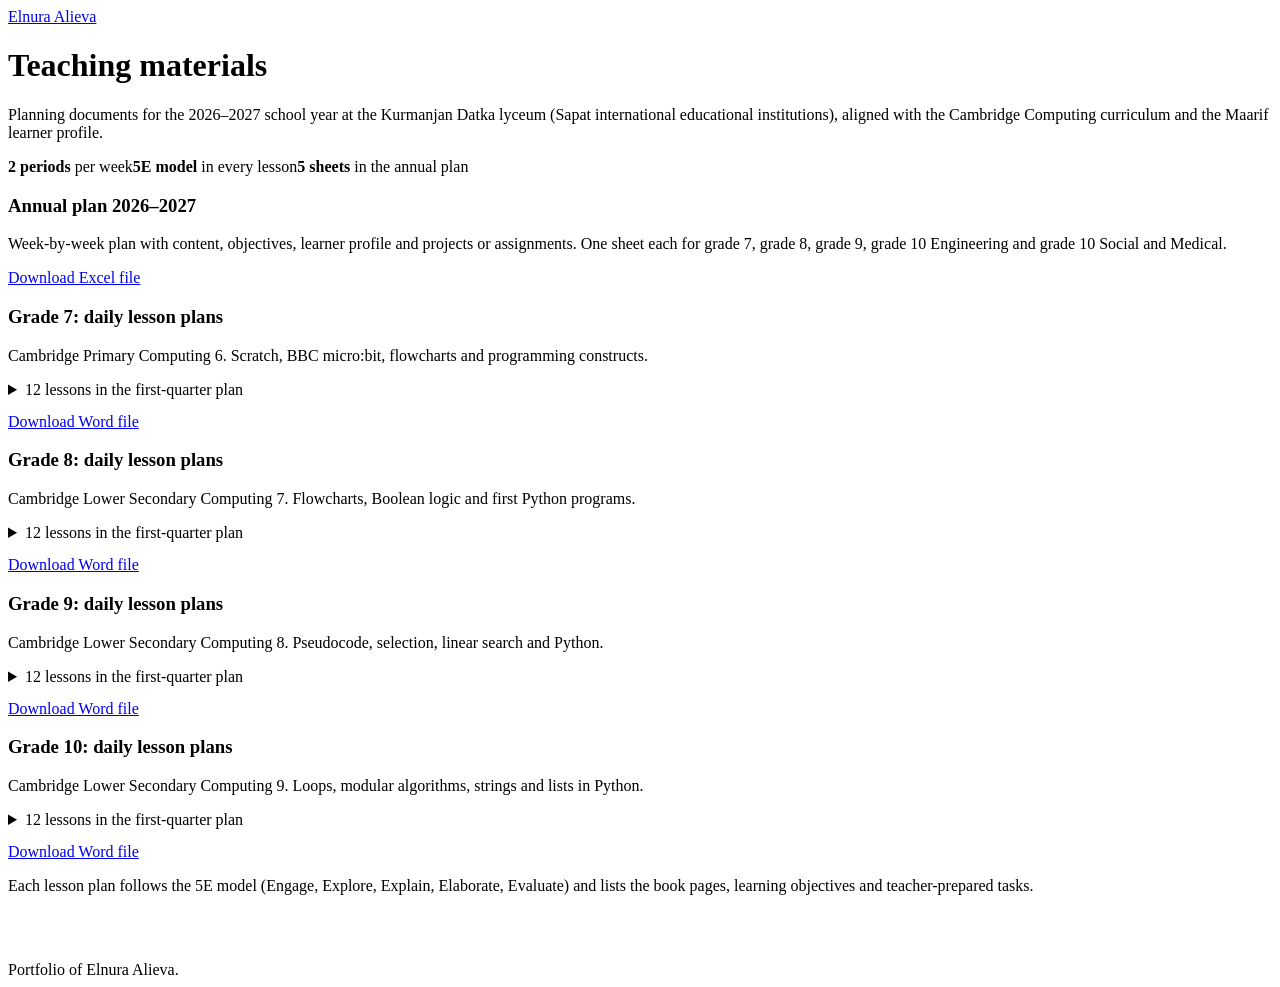
==== teaching.html @ d33a357f "Add files via upload" ====
<!doctype html>
<html lang="en">
<head>
<meta charset="utf-8">
<meta name="viewport" content="width=device-width, initial-scale=1">
<title>Teaching materials | Elnura Alieva</title>
<link rel="preconnect" href="https://fonts.googleapis.com"><link rel="preconnect" href="https://fonts.gstatic.com" crossorigin>
<link href="https://fonts.googleapis.com/css2?family=Manrope:wght@400;600;700&family=Newsreader:wght@500;600&display=swap" rel="stylesheet">
<link rel="stylesheet" href="css/style.css">
</head>
<body>
<header class="top"><div class="wrap"><a class="brand" href="index.html"><i></i>Elnura Alieva</a><nav id="nav" aria-label="Main"></nav></div></header>
<main class="wrap">
<div class="pagehead"><h1>Teaching materials</h1><p>Planning documents for the 2026–2027 school year at the Kurmanjan Datka lyceum (Sapat international educational institutions), aligned with the Cambridge Computing curriculum and the Maarif learner profile.</p>
<div class="facts"><span><b>2 periods</b> per week</span><span><b>5E model</b> in every lesson</span><span><b>5 sheets</b> in the annual plan</span></div></div>
<div class="mats">
<article class="mat"><h3>Annual plan 2026–2027</h3><p>Week-by-week plan with content, objectives, learner profile and projects or assignments. One sheet each for grade 7, grade 8, grade 9, grade 10 Engineering and grade 10 Social and Medical.</p>
<div class="btns"><a class="btn" href="materials/Annual_Plan_2026-2027.xlsx" download>Download Excel file</a></div></article>
<article class="mat"><h3>Grade 7: daily lesson plans</h3><p>Cambridge Primary Computing 6. Scratch, BBC micro:bit, flowcharts and programming constructs.</p><details><summary>12 lessons in the first-quarter plan</summary><ol><li>Preliminary Unit – What is a Computer? Hardware & Software Foundations</li><li>Preliminary Unit – Branches of Hardware: Input & Output Systems</li><li>Preliminary Unit – Branches of Software: Operating Systems, Programming Languages & Assembly</li><li>Unit 1.1 – Computational Thinking & Planning Flowcharts</li><li>Unit 1.2 – Programming Constructs: Sequence, Selection, Iteration & Data Types</li><li>Unit 1.3 – Sub-Routines & Multiple Variables Across Algorithms</li><li>Unit 1.4 – Planning Programs, Interface Design & Prototyping</li><li>Preliminary Unit & Unit 1 Revision – Fundamentals of Computer & Computational Thinking</li><li>1st Quarter Assessment (Exam) & Review</li><li>Unit 1.5 – Evaluating and Testing Programs</li><li>Unit 1.6 – Using Variables with a Physical Device (BBC micro:bit)</li><li>Unit 2.1 – Managing Data: Statistical Investigations & Capturing Continuous Data</li></ol></details><div class="btns" style="margin-top:14px"><a class="btn" href="materials/Grade7_Computing6_Lesson_Plans.docx" download>Download Word file</a></div></article>
<article class="mat"><h3>Grade 8: daily lesson plans</h3><p>Cambridge Lower Secondary Computing 7. Flowcharts, Boolean logic and first Python programs.</p><details><summary>12 lessons in the first-quarter plan</summary><ol><li>Unit 1.1 – Flowcharts (Structure, Data Flow & Following Steps)</li><li>Unit 1.1 – Variables, Tracing, Fixing Errors & Building Flowcharts</li><li>Unit 1.2 – Selection Statements & Comparison Operators</li><li>Unit 1.2 – Boolean Logic (AND, OR, NOT)</li><li>Unit 1.3 – Pattern Recognition & Sub-routines in Flowcharts</li><li>Unit 1.4 – Block-Based vs. Text-Based Programming Languages</li><li>Unit 1.4 – First Text-Based Programs & Interactive Quiz Mini-Project</li><li>Unit 1 Revision – Computational Thinking, Flowcharts & Logic Consolidation</li><li>1st Quarter Assessment (Exam) & Post-Exam Review</li><li>Unit 1.5 – Python Programming: Data Types (Integer, Real & String)</li><li>Unit 1.5 – Python Programming: Variables, Arithmetic & Quiz Creation</li><li>Unit 1.6 – Software Development, Prototypes & Test Plans</li></ol></details><div class="btns" style="margin-top:14px"><a class="btn" href="materials/Grade8_Computing7_Lesson_Plans.docx" download>Download Word file</a></div></article>
<article class="mat"><h3>Grade 9: daily lesson plans</h3><p>Cambridge Lower Secondary Computing 8. Pseudocode, selection, linear search and Python.</p><details><summary>12 lessons in the first-quarter plan</summary><ol><li>Unit 1.1 – Introduction to Pseudocode, Input/Output & Language Independence</li><li>Unit 1.1 – Variables, Assignment & Arithmetic Operators in Pseudocode</li><li>Unit 1.2 – Selection in Pseudocode: IF THEN & IF THEN ELSE</li><li>Unit 1.2 – Multi-Branch Selection (ELSEIF) & Boolean Operators (AND, OR, NOT)</li><li>Unit 1.2 Consolidation – Flowcharts & Pseudocode for If-Else Statements</li><li>Unit 1.3 – Why Searching Algorithms Are Needed & Linear Search Foundations</li><li>Unit 1.3 – Applying, Visualizing & Tracing Linear Search Algorithms</li><li>Unit 1 Review – Computational Thinking, Pseudocode, Selection & Searching</li><li>1st Quarter Assessment (Exam) & Term Evaluation</li><li>Unit 1.4 – Conditional Statements in Python: if & if-else</li><li>Unit 1.4 – Multi-Branch Selection in Python: elif & else</li><li>Unit 1.4 – Boolean Operators (and, or, not) & Debugging Selection in Python</li></ol></details><div class="btns" style="margin-top:14px"><a class="btn" href="materials/Grade9_Computing8_Lesson_Plans.docx" download>Download Word file</a></div></article>
<article class="mat"><h3>Grade 10: daily lesson plans</h3><p>Cambridge Lower Secondary Computing 9. Loops, modular algorithms, strings and lists in Python.</p><details><summary>12 lessons in the first-quarter plan</summary><ol><li>Unit 1.1 – Editing, Tracing & Debugging Pseudocode</li><li>Unit 1.2 – Iteration & Count-Controlled FOR Loops in Pseudocode</li><li>Unit 1.2 – Count-Controlled Loops in Flowcharts & Algorithm Tracing</li><li>Unit 1.3 – Creating Algorithms with Sequence, Selection & Iteration</li><li>Unit 1.3 – Modular Algorithm Design with Sub-Routines</li><li>Unit 1.4 – Count-Controlled for Loops in Python (range() Variations)</li><li>Unit 1.4 – Combining Loops with Selection & Debugging Python Loops</li><li>Unit 1 Review – Computational Thinking, Algorithms & Python Loops</li><li>1st Quarter Assessment (Exam) & Term Evaluation</li><li>Unit 1.5 – Data Types, Casting & the Character Data Type</li><li>Unit 1.5 – String Indexing & String Manipulation Functions</li><li>Unit 1.5 – One-Dimensional Arrays & Python Lists</li></ol></details><div class="btns" style="margin-top:14px"><a class="btn" href="materials/Grade10_Computing9_Lesson_Plans.docx" download>Download Word file</a></div></article>
</div>
<p style="padding-bottom:50px;color:var(--muted)">Each lesson plan follows the 5E model (Engage, Explore, Explain, Elaborate, Evaluate) and lists the book pages, learning objectives and teacher-prepared tasks.</p>
</main>
<footer><div class="wrap">Portfolio of Elnura Alieva.</div></footer>
<script src="js/documents.js"></script>
<script src="js/app.js"></script>
</body>
</html>
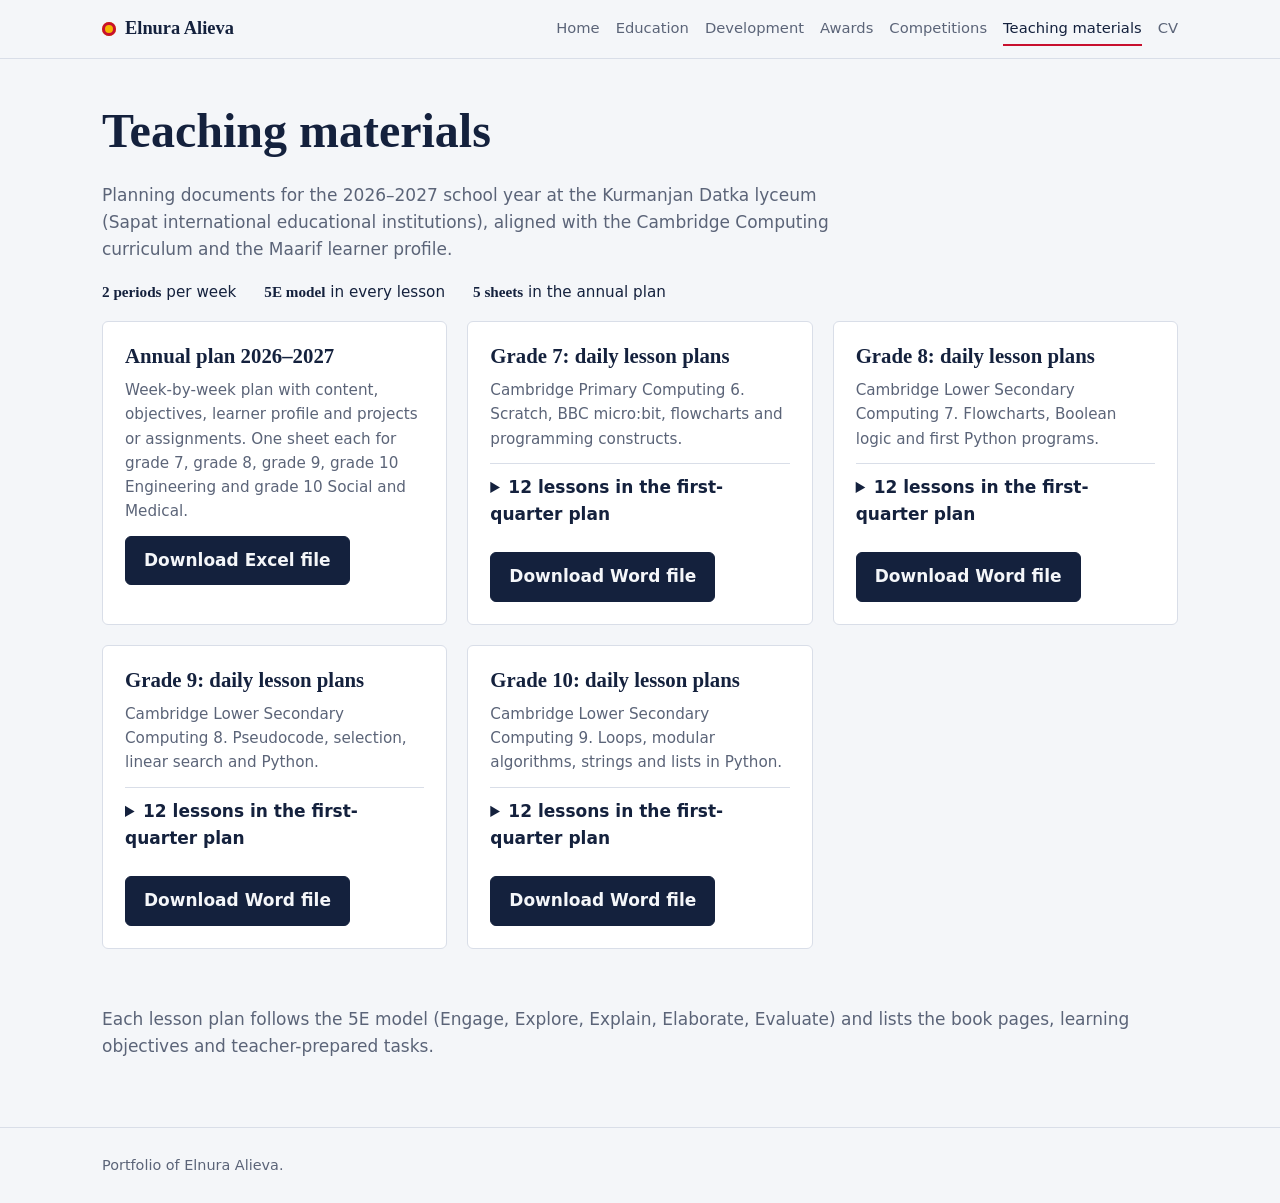
==== commit 0d8c96a2: "Update teaching.html" ====
--- a/teaching.html
+++ b/teaching.html
@@ -17,7 +17,7 @@
 <article class="mat"><h3>Annual plan 2026–2027</h3><p>Week-by-week plan with content, objectives, learner profile and projects or assignments. One sheet each for grade 7, grade 8, grade 9, grade 10 Engineering and grade 10 Social and Medical.</p>
 <div class="btns"><a class="btn" href="materials/Annual_Plan_2026-2027.xlsx" download>Download Excel file</a></div></article>
 <article class="mat"><h3>Grade 7: daily lesson plans</h3><p>Cambridge Primary Computing 6. Scratch, BBC micro:bit, flowcharts and programming constructs.</p><details><summary>12 lessons in the first-quarter plan</summary><ol><li>Preliminary Unit – What is a Computer? Hardware & Software Foundations</li><li>Preliminary Unit – Branches of Hardware: Input & Output Systems</li><li>Preliminary Unit – Branches of Software: Operating Systems, Programming Languages & Assembly</li><li>Unit 1.1 – Computational Thinking & Planning Flowcharts</li><li>Unit 1.2 – Programming Constructs: Sequence, Selection, Iteration & Data Types</li><li>Unit 1.3 – Sub-Routines & Multiple Variables Across Algorithms</li><li>Unit 1.4 – Planning Programs, Interface Design & Prototyping</li><li>Preliminary Unit & Unit 1 Revision – Fundamentals of Computer & Computational Thinking</li><li>1st Quarter Assessment (Exam) & Review</li><li>Unit 1.5 – Evaluating and Testing Programs</li><li>Unit 1.6 – Using Variables with a Physical Device (BBC micro:bit)</li><li>Unit 2.1 – Managing Data: Statistical Investigations & Capturing Continuous Data</li></ol></details><div class="btns" style="margin-top:14px"><a class="btn" href="materials/Grade7_Computing6_Lesson_Plans.docx" download>Download Word file</a></div></article>
-<article class="mat"><h3>Grade 8: daily lesson plans</h3><p>Cambridge Lower Secondary Computing 7. Flowcharts, Boolean logic and first Python programs.</p><details><summary>12 lessons in the first-quarter plan</summary><ol><li>Unit 1.1 – Flowcharts (Structure, Data Flow & Following Steps)</li><li>Unit 1.1 – Variables, Tracing, Fixing Errors & Building Flowcharts</li><li>Unit 1.2 – Selection Statements & Comparison Operators</li><li>Unit 1.2 – Boolean Logic (AND, OR, NOT)</li><li>Unit 1.3 – Pattern Recognition & Sub-routines in Flowcharts</li><li>Unit 1.4 – Block-Based vs. Text-Based Programming Languages</li><li>Unit 1.4 – First Text-Based Programs & Interactive Quiz Mini-Project</li><li>Unit 1 Revision – Computational Thinking, Flowcharts & Logic Consolidation</li><li>1st Quarter Assessment (Exam) & Post-Exam Review</li><li>Unit 1.5 – Python Programming: Data Types (Integer, Real & String)</li><li>Unit 1.5 – Python Programming: Variables, Arithmetic & Quiz Creation</li><li>Unit 1.6 – Software Development, Prototypes & Test Plans</li></ol></details><div class="btns" style="margin-top:14px"><a class="btn" href="materials/Grade8_Computing7_Lesson_Plans.docx" download>Download Word file</a></div></article>
+<article class="mat"><h3>Grade 8: daily lesson plans</h3><p>Cambridge Lower Secondary Computing 7. Flowcharts, Boolean logic and first Python programs.</p><details><summary>12 lessons in the first-quarter plan</summary><ol><li>Unit 1.1 – Flowcharts (Structure, Data Flow & Following Steps)</li><li>Unit 1.1 – Variables, Tracing, Fixing Errors & Building Flowcharts</li><li>Unit 1.2 – Selection Statements & Comparison Operators</li><li>Unit 1.2 – Boolean Logic (AND, OR, NOT)</li><li>Unit 1.3 – Pattern Recognition & Sub-routines in Flowcharts</li><li>Unit 1.4 – Block-Based vs. Text-Based Programming Languages</li><li>Unit 1.4 – First Text-Based Programs & Interactive Quiz Mini-Project</li><li>Unit 1 Revision – Computational Thinking, Flowcharts & Logic Consolidation</li><li>1st Quarter Assessment (Exam) & Post-Exam Review</li><li>Unit 1.5 – Python Programming: Data Types (Integer, Real & String)</li><li>Unit 1.5 – Python Programming: Variables, Arithmetic & Quiz Creation</li><li>Unit 1.6 – Software Development, Prototypes & Test Plans</li></ol></details><div class="btns" style="margin-top:14px"><a class="btn" href="https://docs.google.com/document/d/1B0HHnq234ZK4Yd0stxoIclSYlHGKIZcw/edit?usp=drivesdk&ouid=102096747921238051873&rtpof=true&sd=true" download>Download Word file</a></div></article>
 <article class="mat"><h3>Grade 9: daily lesson plans</h3><p>Cambridge Lower Secondary Computing 8. Pseudocode, selection, linear search and Python.</p><details><summary>12 lessons in the first-quarter plan</summary><ol><li>Unit 1.1 – Introduction to Pseudocode, Input/Output & Language Independence</li><li>Unit 1.1 – Variables, Assignment & Arithmetic Operators in Pseudocode</li><li>Unit 1.2 – Selection in Pseudocode: IF THEN & IF THEN ELSE</li><li>Unit 1.2 – Multi-Branch Selection (ELSEIF) & Boolean Operators (AND, OR, NOT)</li><li>Unit 1.2 Consolidation – Flowcharts & Pseudocode for If-Else Statements</li><li>Unit 1.3 – Why Searching Algorithms Are Needed & Linear Search Foundations</li><li>Unit 1.3 – Applying, Visualizing & Tracing Linear Search Algorithms</li><li>Unit 1 Review – Computational Thinking, Pseudocode, Selection & Searching</li><li>1st Quarter Assessment (Exam) & Term Evaluation</li><li>Unit 1.4 – Conditional Statements in Python: if & if-else</li><li>Unit 1.4 – Multi-Branch Selection in Python: elif & else</li><li>Unit 1.4 – Boolean Operators (and, or, not) & Debugging Selection in Python</li></ol></details><div class="btns" style="margin-top:14px"><a class="btn" href="materials/Grade9_Computing8_Lesson_Plans.docx" download>Download Word file</a></div></article>
 <article class="mat"><h3>Grade 10: daily lesson plans</h3><p>Cambridge Lower Secondary Computing 9. Loops, modular algorithms, strings and lists in Python.</p><details><summary>12 lessons in the first-quarter plan</summary><ol><li>Unit 1.1 – Editing, Tracing & Debugging Pseudocode</li><li>Unit 1.2 – Iteration & Count-Controlled FOR Loops in Pseudocode</li><li>Unit 1.2 – Count-Controlled Loops in Flowcharts & Algorithm Tracing</li><li>Unit 1.3 – Creating Algorithms with Sequence, Selection & Iteration</li><li>Unit 1.3 – Modular Algorithm Design with Sub-Routines</li><li>Unit 1.4 – Count-Controlled for Loops in Python (range() Variations)</li><li>Unit 1.4 – Combining Loops with Selection & Debugging Python Loops</li><li>Unit 1 Review – Computational Thinking, Algorithms & Python Loops</li><li>1st Quarter Assessment (Exam) & Term Evaluation</li><li>Unit 1.5 – Data Types, Casting & the Character Data Type</li><li>Unit 1.5 – String Indexing & String Manipulation Functions</li><li>Unit 1.5 – One-Dimensional Arrays & Python Lists</li></ol></details><div class="btns" style="margin-top:14px"><a class="btn" href="materials/Grade10_Computing9_Lesson_Plans.docx" download>Download Word file</a></div></article>
 </div>
--- a/css/style.css
+++ b/css/style.css
@@ -0,0 +1,63 @@
+:root{--ink:#14213d;--muted:#5b6478;--bg:#f4f6f9;--card:#fff;--line:#d9dee8;--red:#c8102e;--sun:#f4b400;--r:6px}
+@media (prefers-color-scheme:dark){:root{--ink:#e9edf6;--muted:#9aa5bd;--bg:#0f1626;--card:#18213a;--line:#2a3555;--red:#ff5a6e}}
+*{box-sizing:border-box}html{scroll-behavior:smooth}
+body{margin:0;background:var(--bg);color:var(--ink);font:17px/1.6 "Manrope",system-ui,-apple-system,"Segoe UI",sans-serif}
+h1,h2,h3{font-family:"Newsreader",Georgia,"Times New Roman",serif;line-height:1.15;margin:0 0 .5em;font-weight:600}
+a{color:inherit}a:focus-visible,button:focus-visible,input:focus-visible{outline:3px solid var(--sun);outline-offset:2px}
+.wrap{max-width:1120px;margin:0 auto;padding:0 22px}
+header.top{border-bottom:1px solid var(--line);background:var(--bg);position:sticky;top:0;z-index:5}
+header.top .wrap{display:flex;gap:18px;align-items:center;justify-content:space-between;flex-wrap:wrap;padding-top:12px;padding-bottom:12px}
+.brand{font:600 1.15rem "Newsreader",Georgia,serif;text-decoration:none;display:flex;align-items:center;gap:9px}
+.brand i{width:14px;height:14px;border-radius:50%;background:var(--sun);box-shadow:0 0 0 3px var(--red) inset}
+nav{display:flex;gap:4px 16px;flex-wrap:wrap;font-size:.92rem}
+nav a{text-decoration:none;color:var(--muted);padding:4px 0;border-bottom:2px solid transparent}
+nav a:hover,nav a[aria-current]{color:var(--ink);border-color:var(--red)}
+.hero{padding:64px 0 40px}.hero .wrap{display:grid;grid-template-columns:1.1fr .9fr;gap:48px;align-items:center}
+.hero h1{font-size:clamp(2.6rem,6vw,4.6rem);letter-spacing:-.02em}
+.hero p.lead{font-size:1.2rem;max-width:34em;color:var(--muted)}
+.contact{display:flex;gap:8px 22px;flex-wrap:wrap;margin-top:22px;font-size:.95rem}
+.fan{position:relative;height:340px}
+.fan img{position:absolute;width:62%;border:1px solid var(--line);border-radius:var(--r);background:#fff;box-shadow:0 10px 30px rgba(20,33,61,.18)}
+.fan img:nth-child(1){left:0;top:30px;transform:rotate(-6deg)}
+.fan img:nth-child(2){left:22%;top:0;transform:rotate(3deg)}
+.fan img:nth-child(3){left:38%;top:80px;transform:rotate(-2deg)}
+.stats{display:grid;grid-template-columns:repeat(4,1fr);border-block:1px solid var(--line);margin:24px 0}
+.stats div{padding:20px 16px;border-left:1px solid var(--line)}.stats div:first-child{border-left:0}
+.stats b{display:block;font:600 2.4rem "Newsreader",Georgia,serif}.stats span{color:var(--muted);font-size:.92rem}
+section{padding:36px 0}
+.tl{list-style:none;margin:0;padding:0;display:grid;grid-template-columns:repeat(auto-fit,minmax(150px,1fr));gap:0}
+.tl li{border-top:3px solid var(--ink);padding:14px 14px 0 0;font-size:.93rem;position:relative}
+.tl li::before{content:"";position:absolute;top:-8px;left:0;width:13px;height:13px;border-radius:50%;background:var(--red)}
+.tl b{display:block;font:600 1.3rem "Newsreader",Georgia,serif;margin-top:6px}
+.sections{display:grid;grid-template-columns:repeat(auto-fit,minmax(240px,1fr));gap:14px}
+.sections a{display:block;padding:20px;border:1px solid var(--line);border-radius:var(--r);background:var(--card);text-decoration:none}
+.sections a:hover{border-color:var(--red)}.sections h3{font-size:1.25rem;margin-bottom:.3em}.sections p{margin:0;color:var(--muted);font-size:.93rem}
+.pagehead{padding:44px 0 8px}.pagehead h1{font-size:clamp(2rem,4vw,3rem)}.pagehead p{color:var(--muted);max-width:44em}
+.tools{display:flex;gap:10px;flex-wrap:wrap;margin:18px 0}
+.tools input{flex:1;min-width:220px;padding:11px 14px;border:1px solid var(--line);border-radius:var(--r);background:var(--card);color:var(--ink);font:inherit}
+.grid{display:grid;grid-template-columns:repeat(auto-fill,minmax(250px,1fr));gap:20px;padding-bottom:60px}
+.doc{background:var(--card);border:1px solid var(--line);border-radius:var(--r);overflow:hidden;cursor:pointer;text-align:left;padding:0;font:inherit;color:inherit;display:flex;flex-direction:column}
+.doc:hover{border-color:var(--red)}
+.doc img{width:100%;aspect-ratio:4/3;object-fit:cover;object-position:top;background:#e9ecf2;border-bottom:1px solid var(--line)}
+.doc div{padding:14px 16px 16px}.doc small{color:var(--red);font-weight:700}
+.doc h3{font-size:1.1rem;margin:.2em 0 .3em}.doc p{margin:0;color:var(--muted);font-size:.88rem}
+dialog{border:0;border-radius:var(--r);padding:0;width:min(920px,94vw);background:var(--card);color:var(--ink)}
+dialog::backdrop{background:rgba(10,16,30,.7)}
+.dlg{display:grid;grid-template-columns:1.2fr 1fr}.dlg img{width:100%;display:block;background:#e9ecf2}
+.dlg .tx{padding:26px}.dlg .btns{display:flex;gap:10px;flex-wrap:wrap;margin-top:18px}
+.btn{display:inline-block;padding:10px 18px;border-radius:var(--r);border:1px solid var(--ink);background:var(--ink);color:var(--bg);font:inherit;font-weight:600;text-decoration:none;cursor:pointer}
+.btn.alt{background:transparent;color:var(--ink)}
+footer{border-top:1px solid var(--line);padding:26px 0;color:var(--muted);font-size:.9rem}
+@media (max-width:800px){.hero .wrap,.dlg{grid-template-columns:1fr}.fan{height:250px}.stats{grid-template-columns:1fr 1fr}.stats div:nth-child(3){border-left:0}.stats div:nth-child(n+3){border-top:1px solid var(--line)}}
+@media print{header.top,.tools,footer{display:none}.doc{break-inside:avoid}}
+.mats{display:grid;grid-template-columns:repeat(auto-fit,minmax(320px,1fr));gap:20px;padding-bottom:40px}
+.mat{background:var(--card);border:1px solid var(--line);border-radius:var(--r);padding:22px}
+.mat h3{font-size:1.3rem}.mat p{color:var(--muted);font-size:.95rem;margin:.3em 0 .8em}
+details{border-top:1px solid var(--line);padding:10px 0}summary{cursor:pointer;font-weight:600}
+details ol{margin:.6em 0 0;padding-left:1.3em;font-size:.92rem;color:var(--muted)}
+.facts{display:flex;gap:8px 28px;flex-wrap:wrap;margin:16px 0 8px;font-size:.95rem}.facts b{font-family:"Newsreader",Georgia,serif}
+.cv section{padding:22px 0;border-top:1px solid var(--line)}.cv h2{font-size:1.5rem}
+.job{display:grid;grid-template-columns:150px 1fr;gap:4px 20px;padding:6px 0}.job b{font-weight:600}
+.job span.when{color:var(--muted)}
+.cv ul{margin:0;padding-left:1.2em}.cv li{margin:.3em 0}
+@media (max-width:600px){.job{grid-template-columns:1fr}}
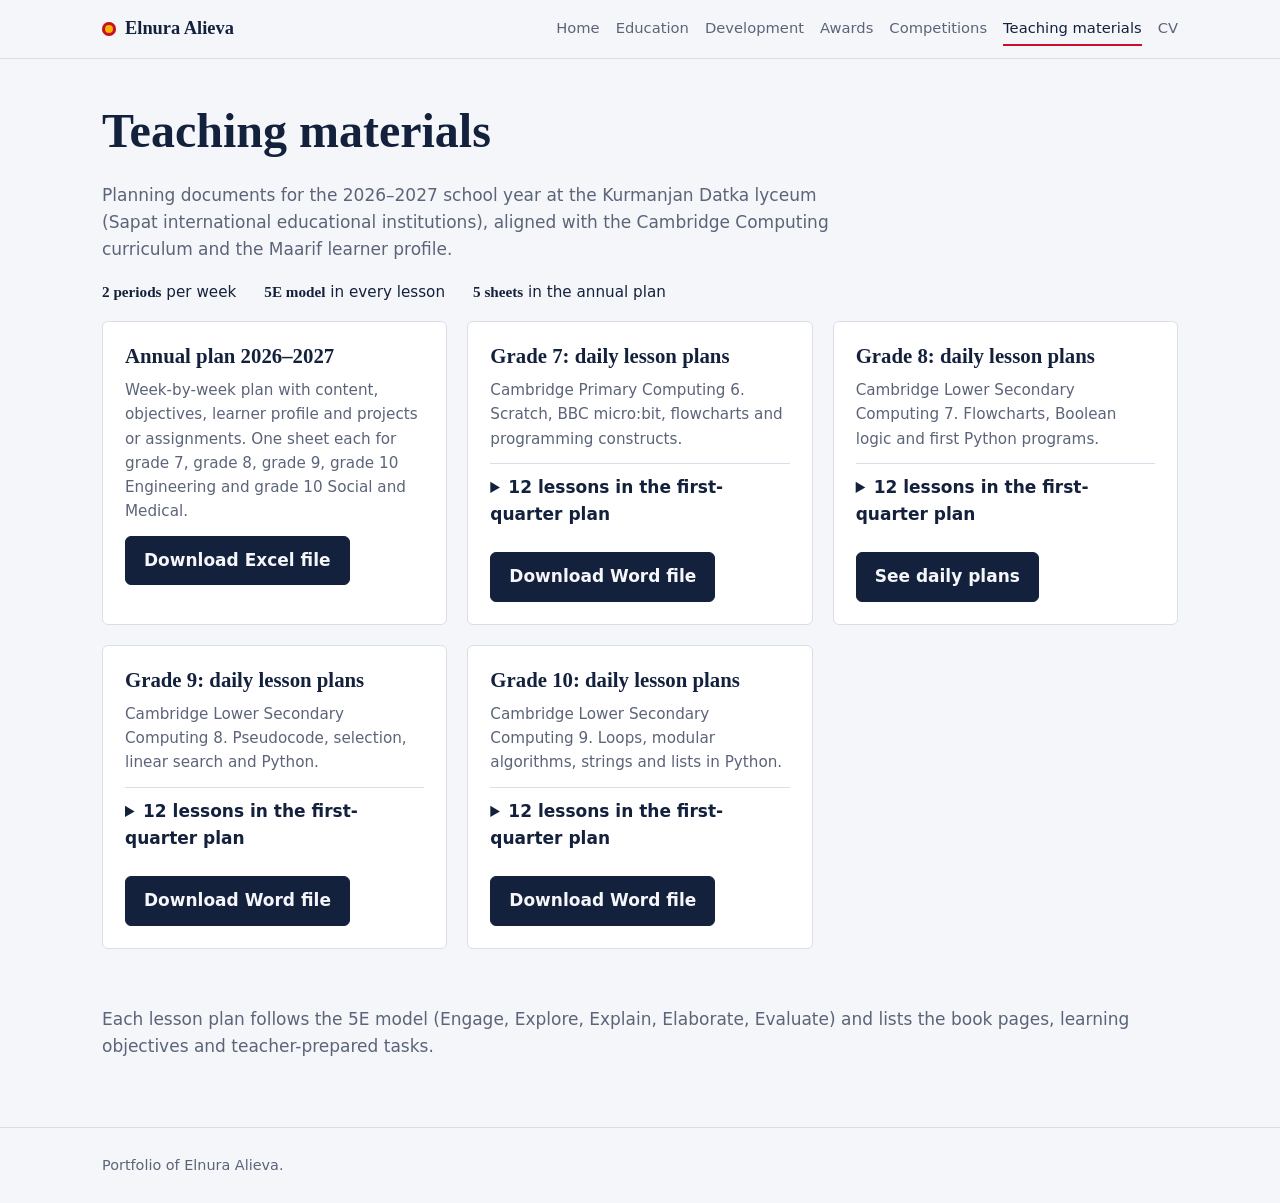
==== commit 9a8869fb: "Update teaching.html" ====
--- a/teaching.html
+++ b/teaching.html
@@ -17,7 +17,7 @@
 <article class="mat"><h3>Annual plan 2026–2027</h3><p>Week-by-week plan with content, objectives, learner profile and projects or assignments. One sheet each for grade 7, grade 8, grade 9, grade 10 Engineering and grade 10 Social and Medical.</p>
 <div class="btns"><a class="btn" href="materials/Annual_Plan_2026-2027.xlsx" download>Download Excel file</a></div></article>
 <article class="mat"><h3>Grade 7: daily lesson plans</h3><p>Cambridge Primary Computing 6. Scratch, BBC micro:bit, flowcharts and programming constructs.</p><details><summary>12 lessons in the first-quarter plan</summary><ol><li>Preliminary Unit – What is a Computer? Hardware & Software Foundations</li><li>Preliminary Unit – Branches of Hardware: Input & Output Systems</li><li>Preliminary Unit – Branches of Software: Operating Systems, Programming Languages & Assembly</li><li>Unit 1.1 – Computational Thinking & Planning Flowcharts</li><li>Unit 1.2 – Programming Constructs: Sequence, Selection, Iteration & Data Types</li><li>Unit 1.3 – Sub-Routines & Multiple Variables Across Algorithms</li><li>Unit 1.4 – Planning Programs, Interface Design & Prototyping</li><li>Preliminary Unit & Unit 1 Revision – Fundamentals of Computer & Computational Thinking</li><li>1st Quarter Assessment (Exam) & Review</li><li>Unit 1.5 – Evaluating and Testing Programs</li><li>Unit 1.6 – Using Variables with a Physical Device (BBC micro:bit)</li><li>Unit 2.1 – Managing Data: Statistical Investigations & Capturing Continuous Data</li></ol></details><div class="btns" style="margin-top:14px"><a class="btn" href="materials/Grade7_Computing6_Lesson_Plans.docx" download>Download Word file</a></div></article>
-<article class="mat"><h3>Grade 8: daily lesson plans</h3><p>Cambridge Lower Secondary Computing 7. Flowcharts, Boolean logic and first Python programs.</p><details><summary>12 lessons in the first-quarter plan</summary><ol><li>Unit 1.1 – Flowcharts (Structure, Data Flow & Following Steps)</li><li>Unit 1.1 – Variables, Tracing, Fixing Errors & Building Flowcharts</li><li>Unit 1.2 – Selection Statements & Comparison Operators</li><li>Unit 1.2 – Boolean Logic (AND, OR, NOT)</li><li>Unit 1.3 – Pattern Recognition & Sub-routines in Flowcharts</li><li>Unit 1.4 – Block-Based vs. Text-Based Programming Languages</li><li>Unit 1.4 – First Text-Based Programs & Interactive Quiz Mini-Project</li><li>Unit 1 Revision – Computational Thinking, Flowcharts & Logic Consolidation</li><li>1st Quarter Assessment (Exam) & Post-Exam Review</li><li>Unit 1.5 – Python Programming: Data Types (Integer, Real & String)</li><li>Unit 1.5 – Python Programming: Variables, Arithmetic & Quiz Creation</li><li>Unit 1.6 – Software Development, Prototypes & Test Plans</li></ol></details><div class="btns" style="margin-top:14px"><a class="btn" href="https://docs.google.com/document/d/1B0HHnq234ZK4Yd0stxoIclSYlHGKIZcw/edit?usp=drivesdk&ouid=102096747921238051873&rtpof=true&sd=true" download>Download Word file</a></div></article>
+<article class="mat"><h3>Grade 8: daily lesson plans</h3><p>Cambridge Lower Secondary Computing 7. Flowcharts, Boolean logic and first Python programs.</p><details><summary>12 lessons in the first-quarter plan</summary><ol><li>Unit 1.1 – Flowcharts (Structure, Data Flow & Following Steps)</li><li>Unit 1.1 – Variables, Tracing, Fixing Errors & Building Flowcharts</li><li>Unit 1.2 – Selection Statements & Comparison Operators</li><li>Unit 1.2 – Boolean Logic (AND, OR, NOT)</li><li>Unit 1.3 – Pattern Recognition & Sub-routines in Flowcharts</li><li>Unit 1.4 – Block-Based vs. Text-Based Programming Languages</li><li>Unit 1.4 – First Text-Based Programs & Interactive Quiz Mini-Project</li><li>Unit 1 Revision – Computational Thinking, Flowcharts & Logic Consolidation</li><li>1st Quarter Assessment (Exam) & Post-Exam Review</li><li>Unit 1.5 – Python Programming: Data Types (Integer, Real & String)</li><li>Unit 1.5 – Python Programming: Variables, Arithmetic & Quiz Creation</li><li>Unit 1.6 – Software Development, Prototypes & Test Plans</li></ol></details><div class="btns" style="margin-top:14px"><a class="btn" href="https://docs.google.com/document/d/1B0HHnq234ZK4Yd0stxoIclSYlHGKIZcw/edit?usp=drivesdk&ouid=102096747921238051873&rtpof=true&sd=true" download>See daily plans</a></div></article>
 <article class="mat"><h3>Grade 9: daily lesson plans</h3><p>Cambridge Lower Secondary Computing 8. Pseudocode, selection, linear search and Python.</p><details><summary>12 lessons in the first-quarter plan</summary><ol><li>Unit 1.1 – Introduction to Pseudocode, Input/Output & Language Independence</li><li>Unit 1.1 – Variables, Assignment & Arithmetic Operators in Pseudocode</li><li>Unit 1.2 – Selection in Pseudocode: IF THEN & IF THEN ELSE</li><li>Unit 1.2 – Multi-Branch Selection (ELSEIF) & Boolean Operators (AND, OR, NOT)</li><li>Unit 1.2 Consolidation – Flowcharts & Pseudocode for If-Else Statements</li><li>Unit 1.3 – Why Searching Algorithms Are Needed & Linear Search Foundations</li><li>Unit 1.3 – Applying, Visualizing & Tracing Linear Search Algorithms</li><li>Unit 1 Review – Computational Thinking, Pseudocode, Selection & Searching</li><li>1st Quarter Assessment (Exam) & Term Evaluation</li><li>Unit 1.4 – Conditional Statements in Python: if & if-else</li><li>Unit 1.4 – Multi-Branch Selection in Python: elif & else</li><li>Unit 1.4 – Boolean Operators (and, or, not) & Debugging Selection in Python</li></ol></details><div class="btns" style="margin-top:14px"><a class="btn" href="materials/Grade9_Computing8_Lesson_Plans.docx" download>Download Word file</a></div></article>
 <article class="mat"><h3>Grade 10: daily lesson plans</h3><p>Cambridge Lower Secondary Computing 9. Loops, modular algorithms, strings and lists in Python.</p><details><summary>12 lessons in the first-quarter plan</summary><ol><li>Unit 1.1 – Editing, Tracing & Debugging Pseudocode</li><li>Unit 1.2 – Iteration & Count-Controlled FOR Loops in Pseudocode</li><li>Unit 1.2 – Count-Controlled Loops in Flowcharts & Algorithm Tracing</li><li>Unit 1.3 – Creating Algorithms with Sequence, Selection & Iteration</li><li>Unit 1.3 – Modular Algorithm Design with Sub-Routines</li><li>Unit 1.4 – Count-Controlled for Loops in Python (range() Variations)</li><li>Unit 1.4 – Combining Loops with Selection & Debugging Python Loops</li><li>Unit 1 Review – Computational Thinking, Algorithms & Python Loops</li><li>1st Quarter Assessment (Exam) & Term Evaluation</li><li>Unit 1.5 – Data Types, Casting & the Character Data Type</li><li>Unit 1.5 – String Indexing & String Manipulation Functions</li><li>Unit 1.5 – One-Dimensional Arrays & Python Lists</li></ol></details><div class="btns" style="margin-top:14px"><a class="btn" href="materials/Grade10_Computing9_Lesson_Plans.docx" download>Download Word file</a></div></article>
 </div>
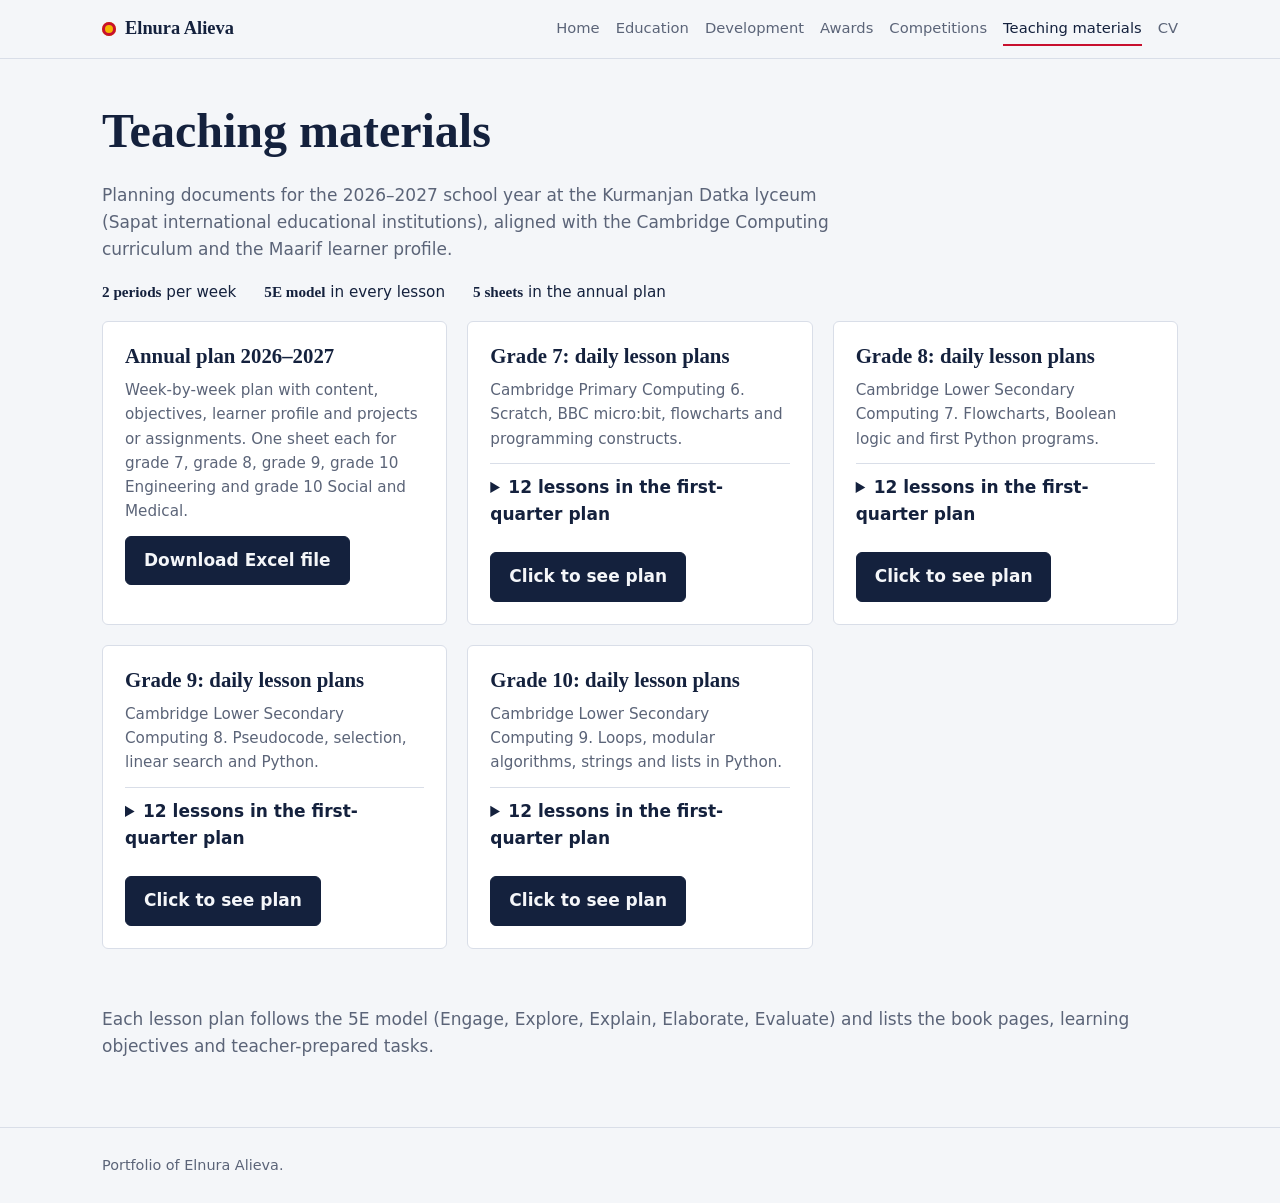
==== commit dd905b1e: "Update teaching.html" ====
--- a/teaching.html
+++ b/teaching.html
@@ -16,10 +16,10 @@
 <div class="mats">
 <article class="mat"><h3>Annual plan 2026–2027</h3><p>Week-by-week plan with content, objectives, learner profile and projects or assignments. One sheet each for grade 7, grade 8, grade 9, grade 10 Engineering and grade 10 Social and Medical.</p>
 <div class="btns"><a class="btn" href="materials/Annual_Plan_2026-2027.xlsx" download>Download Excel file</a></div></article>
-<article class="mat"><h3>Grade 7: daily lesson plans</h3><p>Cambridge Primary Computing 6. Scratch, BBC micro:bit, flowcharts and programming constructs.</p><details><summary>12 lessons in the first-quarter plan</summary><ol><li>Preliminary Unit – What is a Computer? Hardware & Software Foundations</li><li>Preliminary Unit – Branches of Hardware: Input & Output Systems</li><li>Preliminary Unit – Branches of Software: Operating Systems, Programming Languages & Assembly</li><li>Unit 1.1 – Computational Thinking & Planning Flowcharts</li><li>Unit 1.2 – Programming Constructs: Sequence, Selection, Iteration & Data Types</li><li>Unit 1.3 – Sub-Routines & Multiple Variables Across Algorithms</li><li>Unit 1.4 – Planning Programs, Interface Design & Prototyping</li><li>Preliminary Unit & Unit 1 Revision – Fundamentals of Computer & Computational Thinking</li><li>1st Quarter Assessment (Exam) & Review</li><li>Unit 1.5 – Evaluating and Testing Programs</li><li>Unit 1.6 – Using Variables with a Physical Device (BBC micro:bit)</li><li>Unit 2.1 – Managing Data: Statistical Investigations & Capturing Continuous Data</li></ol></details><div class="btns" style="margin-top:14px"><a class="btn" href="materials/Grade7_Computing6_Lesson_Plans.docx" download>Download Word file</a></div></article>
-<article class="mat"><h3>Grade 8: daily lesson plans</h3><p>Cambridge Lower Secondary Computing 7. Flowcharts, Boolean logic and first Python programs.</p><details><summary>12 lessons in the first-quarter plan</summary><ol><li>Unit 1.1 – Flowcharts (Structure, Data Flow & Following Steps)</li><li>Unit 1.1 – Variables, Tracing, Fixing Errors & Building Flowcharts</li><li>Unit 1.2 – Selection Statements & Comparison Operators</li><li>Unit 1.2 – Boolean Logic (AND, OR, NOT)</li><li>Unit 1.3 – Pattern Recognition & Sub-routines in Flowcharts</li><li>Unit 1.4 – Block-Based vs. Text-Based Programming Languages</li><li>Unit 1.4 – First Text-Based Programs & Interactive Quiz Mini-Project</li><li>Unit 1 Revision – Computational Thinking, Flowcharts & Logic Consolidation</li><li>1st Quarter Assessment (Exam) & Post-Exam Review</li><li>Unit 1.5 – Python Programming: Data Types (Integer, Real & String)</li><li>Unit 1.5 – Python Programming: Variables, Arithmetic & Quiz Creation</li><li>Unit 1.6 – Software Development, Prototypes & Test Plans</li></ol></details><div class="btns" style="margin-top:14px"><a class="btn" href="https://docs.google.com/document/d/1B0HHnq234ZK4Yd0stxoIclSYlHGKIZcw/edit?usp=drivesdk&ouid=102096747921238051873&rtpof=true&sd=true" download>See daily plans</a></div></article>
-<article class="mat"><h3>Grade 9: daily lesson plans</h3><p>Cambridge Lower Secondary Computing 8. Pseudocode, selection, linear search and Python.</p><details><summary>12 lessons in the first-quarter plan</summary><ol><li>Unit 1.1 – Introduction to Pseudocode, Input/Output & Language Independence</li><li>Unit 1.1 – Variables, Assignment & Arithmetic Operators in Pseudocode</li><li>Unit 1.2 – Selection in Pseudocode: IF THEN & IF THEN ELSE</li><li>Unit 1.2 – Multi-Branch Selection (ELSEIF) & Boolean Operators (AND, OR, NOT)</li><li>Unit 1.2 Consolidation – Flowcharts & Pseudocode for If-Else Statements</li><li>Unit 1.3 – Why Searching Algorithms Are Needed & Linear Search Foundations</li><li>Unit 1.3 – Applying, Visualizing & Tracing Linear Search Algorithms</li><li>Unit 1 Review – Computational Thinking, Pseudocode, Selection & Searching</li><li>1st Quarter Assessment (Exam) & Term Evaluation</li><li>Unit 1.4 – Conditional Statements in Python: if & if-else</li><li>Unit 1.4 – Multi-Branch Selection in Python: elif & else</li><li>Unit 1.4 – Boolean Operators (and, or, not) & Debugging Selection in Python</li></ol></details><div class="btns" style="margin-top:14px"><a class="btn" href="materials/Grade9_Computing8_Lesson_Plans.docx" download>Download Word file</a></div></article>
-<article class="mat"><h3>Grade 10: daily lesson plans</h3><p>Cambridge Lower Secondary Computing 9. Loops, modular algorithms, strings and lists in Python.</p><details><summary>12 lessons in the first-quarter plan</summary><ol><li>Unit 1.1 – Editing, Tracing & Debugging Pseudocode</li><li>Unit 1.2 – Iteration & Count-Controlled FOR Loops in Pseudocode</li><li>Unit 1.2 – Count-Controlled Loops in Flowcharts & Algorithm Tracing</li><li>Unit 1.3 – Creating Algorithms with Sequence, Selection & Iteration</li><li>Unit 1.3 – Modular Algorithm Design with Sub-Routines</li><li>Unit 1.4 – Count-Controlled for Loops in Python (range() Variations)</li><li>Unit 1.4 – Combining Loops with Selection & Debugging Python Loops</li><li>Unit 1 Review – Computational Thinking, Algorithms & Python Loops</li><li>1st Quarter Assessment (Exam) & Term Evaluation</li><li>Unit 1.5 – Data Types, Casting & the Character Data Type</li><li>Unit 1.5 – String Indexing & String Manipulation Functions</li><li>Unit 1.5 – One-Dimensional Arrays & Python Lists</li></ol></details><div class="btns" style="margin-top:14px"><a class="btn" href="materials/Grade10_Computing9_Lesson_Plans.docx" download>Download Word file</a></div></article>
+<article class="mat"><h3>Grade 7: daily lesson plans</h3><p>Cambridge Primary Computing 6. Scratch, BBC micro:bit, flowcharts and programming constructs.</p><details><summary>12 lessons in the first-quarter plan</summary><ol><li>Preliminary Unit – What is a Computer? Hardware & Software Foundations</li><li>Preliminary Unit – Branches of Hardware: Input & Output Systems</li><li>Preliminary Unit – Branches of Software: Operating Systems, Programming Languages & Assembly</li><li>Unit 1.1 – Computational Thinking & Planning Flowcharts</li><li>Unit 1.2 – Programming Constructs: Sequence, Selection, Iteration & Data Types</li><li>Unit 1.3 – Sub-Routines & Multiple Variables Across Algorithms</li><li>Unit 1.4 – Planning Programs, Interface Design & Prototyping</li><li>Preliminary Unit & Unit 1 Revision – Fundamentals of Computer & Computational Thinking</li><li>1st Quarter Assessment (Exam) & Review</li><li>Unit 1.5 – Evaluating and Testing Programs</li><li>Unit 1.6 – Using Variables with a Physical Device (BBC micro:bit)</li><li>Unit 2.1 – Managing Data: Statistical Investigations & Capturing Continuous Data</li></ol></details><div class="btns" style="margin-top:14px"><a class="btn" href="https://docs.google.com/document/d/1RvnlZhhvVZrxw6Oy2RrkpZO8PdJ9zW3Z/edit?usp=sharing&ouid=112672435157114178196&rtpof=true&sd=true" download>Click to see plan</a></div></article>
+<article class="mat"><h3>Grade 8: daily lesson plans</h3><p>Cambridge Lower Secondary Computing 7. Flowcharts, Boolean logic and first Python programs.</p><details><summary>12 lessons in the first-quarter plan</summary><ol><li>Unit 1.1 – Flowcharts (Structure, Data Flow & Following Steps)</li><li>Unit 1.1 – Variables, Tracing, Fixing Errors & Building Flowcharts</li><li>Unit 1.2 – Selection Statements & Comparison Operators</li><li>Unit 1.2 – Boolean Logic (AND, OR, NOT)</li><li>Unit 1.3 – Pattern Recognition & Sub-routines in Flowcharts</li><li>Unit 1.4 – Block-Based vs. Text-Based Programming Languages</li><li>Unit 1.4 – First Text-Based Programs & Interactive Quiz Mini-Project</li><li>Unit 1 Revision – Computational Thinking, Flowcharts & Logic Consolidation</li><li>1st Quarter Assessment (Exam) & Post-Exam Review</li><li>Unit 1.5 – Python Programming: Data Types (Integer, Real & String)</li><li>Unit 1.5 – Python Programming: Variables, Arithmetic & Quiz Creation</li><li>Unit 1.6 – Software Development, Prototypes & Test Plans</li></ol></details><div class="btns" style="margin-top:14px"><a class="btn" href="https://docs.google.com/document/d/1B0HHnq234ZK4Yd0stxoIclSYlHGKIZcw/edit?usp=drivesdk&ouid=102096747921238051873&rtpof=true&sd=true" download>Click to see plan</a></div></article>
+<article class="mat"><h3>Grade 9: daily lesson plans</h3><p>Cambridge Lower Secondary Computing 8. Pseudocode, selection, linear search and Python.</p><details><summary>12 lessons in the first-quarter plan</summary><ol><li>Unit 1.1 – Introduction to Pseudocode, Input/Output & Language Independence</li><li>Unit 1.1 – Variables, Assignment & Arithmetic Operators in Pseudocode</li><li>Unit 1.2 – Selection in Pseudocode: IF THEN & IF THEN ELSE</li><li>Unit 1.2 – Multi-Branch Selection (ELSEIF) & Boolean Operators (AND, OR, NOT)</li><li>Unit 1.2 Consolidation – Flowcharts & Pseudocode for If-Else Statements</li><li>Unit 1.3 – Why Searching Algorithms Are Needed & Linear Search Foundations</li><li>Unit 1.3 – Applying, Visualizing & Tracing Linear Search Algorithms</li><li>Unit 1 Review – Computational Thinking, Pseudocode, Selection & Searching</li><li>1st Quarter Assessment (Exam) & Term Evaluation</li><li>Unit 1.4 – Conditional Statements in Python: if & if-else</li><li>Unit 1.4 – Multi-Branch Selection in Python: elif & else</li><li>Unit 1.4 – Boolean Operators (and, or, not) & Debugging Selection in Python</li></ol></details><div class="btns" style="margin-top:14px"><a class="btn" href="https://docs.google.com/document/d/136JvZrnNttyqrofHFGK64l4O7SUGQO92/edit?usp=sharing&ouid=112672435157114178196&rtpof=true&sd=true" download>Click to see plan</a></div></article>
+<article class="mat"><h3>Grade 10: daily lesson plans</h3><p>Cambridge Lower Secondary Computing 9. Loops, modular algorithms, strings and lists in Python.</p><details><summary>12 lessons in the first-quarter plan</summary><ol><li>Unit 1.1 – Editing, Tracing & Debugging Pseudocode</li><li>Unit 1.2 – Iteration & Count-Controlled FOR Loops in Pseudocode</li><li>Unit 1.2 – Count-Controlled Loops in Flowcharts & Algorithm Tracing</li><li>Unit 1.3 – Creating Algorithms with Sequence, Selection & Iteration</li><li>Unit 1.3 – Modular Algorithm Design with Sub-Routines</li><li>Unit 1.4 – Count-Controlled for Loops in Python (range() Variations)</li><li>Unit 1.4 – Combining Loops with Selection & Debugging Python Loops</li><li>Unit 1 Review – Computational Thinking, Algorithms & Python Loops</li><li>1st Quarter Assessment (Exam) & Term Evaluation</li><li>Unit 1.5 – Data Types, Casting & the Character Data Type</li><li>Unit 1.5 – String Indexing & String Manipulation Functions</li><li>Unit 1.5 – One-Dimensional Arrays & Python Lists</li></ol></details><div class="btns" style="margin-top:14px"><a class="btn" href="mhttps://docs.google.com/document/d/1CTSEthPXQW1MwFMkvORrAI8o1fCiU56N/edit?usp=sharing&ouid=112672435157114178196&rtpof=true&sd=true" download>Click to see plan</a></div></article>
 </div>
 <p style="padding-bottom:50px;color:var(--muted)">Each lesson plan follows the 5E model (Engage, Explore, Explain, Elaborate, Evaluate) and lists the book pages, learning objectives and teacher-prepared tasks.</p>
 </main>
